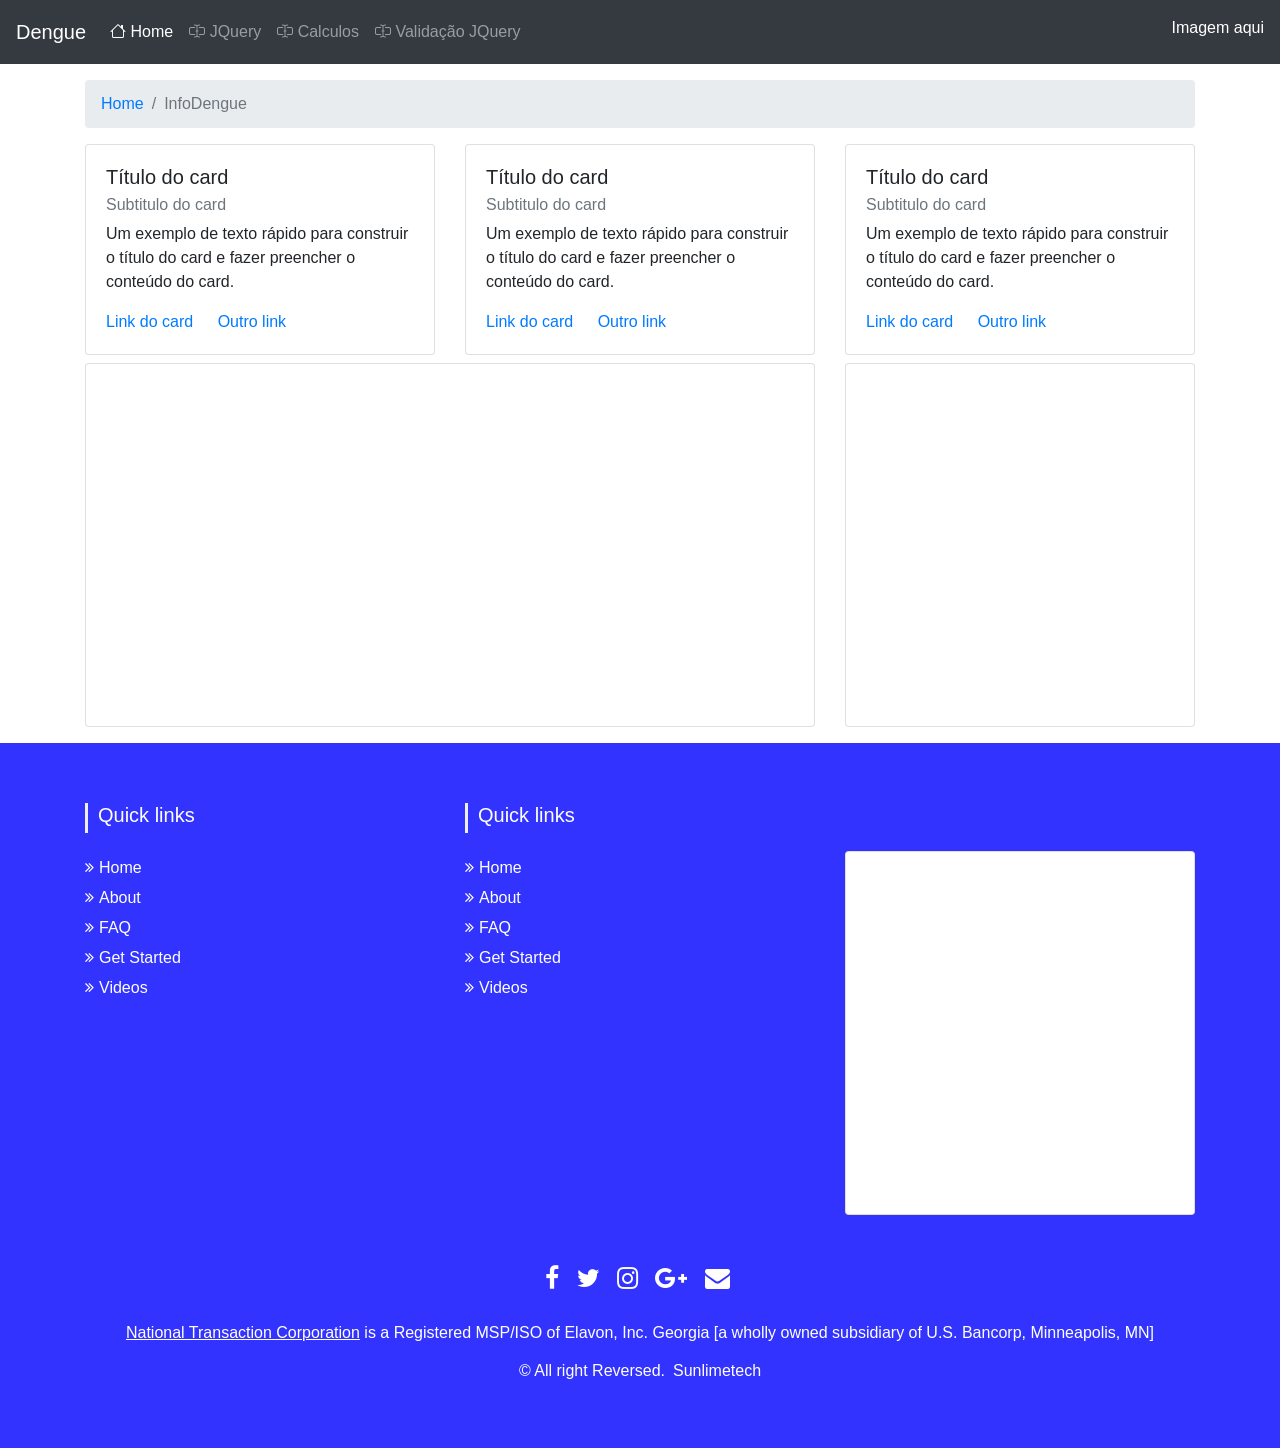
==== index.html @ 749f23c6 "first commit" ====
<!DOCTYPE html>
<html lang="pt-br">
    <head>
        <title>Bootstrap - Aula</title>
        <meta charset="UTF-8">
        <meta name="viewport" content="width=device-width, initial-scale=1.0">
        <link rel="stylesheet"
              href="https://stackpath.bootstrapcdn.com/bootstrap/4.1.3/css/bootstrap.min.css"
              integrity="sha384-MCw98/SFnGE8fJT3GXwEOngsV7Zt27NXFoaoApmYm81iuXoPkFOJwJ8ERdknLPMO"
              crossorigin="anonymous">

        <link rel="stylesheet" href="https://cdn.jsdelivr.net/npm/bootstrap-icons@1.11.3/font/bootstrap-icons.min.css">
        <link href="css/estilo.css" rel="stylesheet" type="text/css" />

    </head>
    <body>
        <nav class="navbar navbar-expand-lg navbar-dark bg-dark sticky-top">
            <!-- sticky-top -> fixo no topo com espaço com conteúdo abaixo)-->
            <a class="navbar-brand" href="index.html">Dengue</a>
            <button class="navbar-toggler" type="button" data-toggle="collapse"
                    data-target="#navbarNav" aria-controls="navbarNav"
                    aria-expanded="false" aria-label="Alterna navegação">
                <span class="navbar-toggler-icon"></span>
            </button>
            <div class="collapse navbar-collapse " id="navbarNav">
                <ul class="navbar-nav">
                    <li class="nav-item active">
                        <a class="nav-link" href="index.html"
                           title="Página inicial"><i class="bi bi-house"></i>
                            Home</a>
                    </li>
                    <li class="nav-item">
                        <a class="nav-link" href="jquery.html"
                           title="entre em contato"><i
                                class="bi bi-input-cursor-text"></i> JQuery</a>
                    </li>
                    <li class="nav-item">
                        <a class="nav-link" href="calculos.html"
                           title="entre em contato"><i
                                class="bi bi-input-cursor-text"></i>
                            Calculos</a>
                    </li>
                    <li class="nav-item">
                        <a class="nav-link" href="validacaoForm.html"
                           title="entre em contato"><i
                                class="bi bi-input-cursor-text"></i> Validação
                            JQuery</a>
                    </li>
                </ul>
            </div>

            <ul class="float-right">
                <li style="list-style:none;" class="mt-2">
                    <a style="text-decoration: none; color: white;"
                       href="#">Imagem aqui</a>
                </li>
            </ul>
        </nav>

        <div id="resultado"></div>

        <div class="container mt-3">
            <nav aria-label="breadcrumb">
                <ol class="breadcrumb">
                    <li class="breadcrumb-item"><a href="#">Home</a></li>
                    <li class="breadcrumb-item active"
                        aria-current="page">InfoDengue</li>
                </ol>
            </nav>

            <div class="row">
                <div class="col-md-4 col-sm-12 mb-2">
                    <div class="card">
                        <div class="card-body">
                            <h5 class="card-title">Título do card</h5>
                            <h6 class="card-subtitle mb-2 text-muted">Subtitulo
                                do card</h6>
                            <p class="card-text">Um exemplo de texto rápido para
                                construir o título do card e fazer preencher o
                                conteúdo do card.</p>
                            <a href="#" class="card-link">Link do card</a>
                            <a href="#" class="card-link">Outro link</a>
                        </div>
                    </div>
                </div>
                <div class="col-md-4 col-sm-12 mb-2">
                    <div class="card">
                        <div class="card-body">
                            <h5 class="card-title">Título do card</h5>
                            <h6 class="card-subtitle mb-2 text-muted">Subtitulo
                                do card</h6>
                            <p class="card-text">Um exemplo de texto rápido para
                                construir o título do card e fazer preencher o
                                conteúdo do card.</p>
                            <a href="#" class="card-link">Link do card</a>
                            <a href="#" class="card-link">Outro link</a>
                        </div>
                    </div>
                </div>
                <div class="col-md-4 col-sm-12 mb-2">
                    <div class="card">
                        <div class="card-body">
                            <h5 class="card-title">Título do card</h5>
                            <h6 class="card-subtitle mb-2 text-muted">Subtitulo
                                do card</h6>
                            <p class="card-text">Um exemplo de texto rápido para
                                construir o título do card e fazer preencher o
                                conteúdo do card.</p>
                            <a href="#" class="card-link">Link do card</a>
                            <a href="#" class="card-link">Outro link</a>
                        </div>
                    </div>

                </div>

            </div><!--fim row-->

            <div class="row">
                <div class="col-md-8 col-sm-12 mb-3">
                    <div class="card">
                        <div class="card-body">
                            <iframe width="100%" height="315"
                                    src="https://www.youtube.com/embed/S45kHeWnT0M?si=tEM86J_IokliNMW8"
                                    title="YouTube video player" frameborder="0"
                                    allow="accelerometer; autoplay; clipboard-write; encrypted-media; gyroscope; picture-in-picture; web-share"
                                    referrerpolicy="strict-origin-when-cross-origin"
                                    allowfullscreen></iframe>
                        </div>
                    </div>
                </div>
                <div class="col-md-4 col-sm-12 mb-3">
                    <div class="card">
                        <div class="card-body">
                            <iframe
                                src="https://www.google.com/maps/embed?pb=!1m18!1m12!1m3!1d3670.304234737327!2d-47.20515972545756!3d-23.085956244297464!2m3!1f0!2f0!3f0!3m2!1i1024!2i768!4f13.1!3m3!1m2!1s0x94c8b4b183d3173b%3A0xe4e10e5dd84bd49e!2sFatec!5e0!3m2!1spt-BR!2sbr!4v1716983275274!5m2!1spt-BR!2sbr"
                                width="100%" height="315" style="border:0;"
                                allowfullscreen loading="lazy"
                                referrerpolicy="no-referrer-when-downgrade"></iframe>
                        </div>
                    </div>
                </div>
            </div>
        </div>

        <!-- Footer 
        peguei esse https://bootsnipp.com/snippets/rlXdE
        tem mais em https://bootsnipp.com/tags/footer/4
        -->
        <section id="footer">
            <div class="container">
                <div
                    class="row text-center text-xs-center text-sm-left text-md-left">
                    <div class="col-xs-12 col-sm-4 col-md-4">
                        <h5>Quick links</h5>
                        <ul class="list-unstyled quick-links">
                            <li><a href="https://www.fiverr.com/share/qb8D02"><i
                                        class="fa fa-angle-double-right"></i>Home</a></li>
                            <li><a href="https://www.fiverr.com/share/qb8D02"><i
                                        class="fa fa-angle-double-right"></i>About</a></li>
                            <li><a href="https://www.fiverr.com/share/qb8D02"><i
                                        class="fa fa-angle-double-right"></i>FAQ</a></li>
                            <li><a href="https://www.fiverr.com/share/qb8D02"><i
                                        class="fa fa-angle-double-right"></i>Get
                                    Started</a></li>
                            <li><a href="https://www.fiverr.com/share/qb8D02"><i
                                        class="fa fa-angle-double-right"></i>Videos</a></li>
                        </ul>
                    </div>
                    <div class="col-sm-12 col-md-4">
                        <h5>Quick links</h5>
                        <ul class="list-unstyled quick-links">
                            <li><a href="https://www.fiverr.com/share/qb8D02"><i
                                        class="fa fa-angle-double-right"></i>Home</a></li>
                            <li><a href="https://www.fiverr.com/share/qb8D02"><i
                                        class="fa fa-angle-double-right"></i>About</a></li>
                            <li><a href="https://www.fiverr.com/share/qb8D02"><i
                                        class="fa fa-angle-double-right"></i>FAQ</a></li>
                            <li><a href="https://www.fiverr.com/share/qb8D02"><i
                                        class="fa fa-angle-double-right"></i>Get
                                    Started</a></li>
                            <li><a href="https://www.fiverr.com/share/qb8D02"><i
                                        class="fa fa-angle-double-right"></i>Videos</a></li>
                        </ul>
                    </div>
                    <div class="col-sm-12 col-md-4  mt-sm-5">
                        <div class="card">
                            <div class="card-body">
                                <iframe
                                    src="https://www.google.com/maps/embed?pb=!1m18!1m12!1m3!1d3670.304234737327!2d-47.20515972545756!3d-23.085956244297464!2m3!1f0!2f0!3f0!3m2!1i1024!2i768!4f13.1!3m3!1m2!1s0x94c8b4b183d3173b%3A0xe4e10e5dd84bd49e!2sFatec!5e0!3m2!1spt-BR!2sbr!4v1716983275274!5m2!1spt-BR!2sbr"
                                    width="100%" height="315" style="border:0;"
                                    allowfullscreen loading="lazy"
                                    referrerpolicy="no-referrer-when-downgrade"></iframe>
                            </div>
                        </div>

                    </div>
                </div>
                <div class="row">
                    <div class="col-sm-12 col-md-12 mt-2 mt-sm-5">
                        <ul
                            class="list-unstyled list-inline social text-center">
                            <li class="list-inline-item"><a
                                    href="https://www.fiverr.com/share/qb8D02"><i
                                        class="fa fa-facebook"></i></a></li>
                            <li class="list-inline-item"><a
                                    href="https://www.fiverr.com/share/qb8D02"><i
                                        class="fa fa-twitter"></i></a></li>
                            <li class="list-inline-item"><a
                                    href="https://www.fiverr.com/share/qb8D02"><i
                                        class="fa fa-instagram"></i></a></li>
                            <li class="list-inline-item"><a
                                    href="https://www.fiverr.com/share/qb8D02"><i
                                        class="fa fa-google-plus"></i></a></li>
                            <li class="list-inline-item"><a
                                    href="https://www.fiverr.com/share/qb8D02"
                                    target="_blank"><i
                                        class="fa fa-envelope"></i></a></li>
                        </ul>
                    </div>
                    <hr>
                </div>
                <div class="row">
                    <div
                        class="col-sm-12 col-md-12 mt-2 mt-sm-2 text-center text-white">
                        <p><u><a
                                    href="https://www.nationaltransaction.com/">National
                                    Transaction Corporation</a></u> is a
                            Registered MSP/ISO of Elavon, Inc. Georgia [a wholly
                            owned subsidiary of U.S. Bancorp, Minneapolis,
                            MN]</p>
                        <p class="h6">© All right Reversed.<a
                                class="text-green ml-2"
                                href="https://www.sunlimetech.com"
                                target="_blank">Sunlimetech</a></p>
                    </div>
                    <hr>
                </div>
            </div>
        </section>
        <!-- ./Footer -->




        <script
        src="https://ajax.googleapis.com/ajax/libs/jquery/3.7.1/jquery.min.js"></script>
        <script
            src="https://cdnjs.cloudflare.com/ajax/libs/popper.js/1.14.3/umd/popper.min.js"
            integrity="sha384-ZMP7rVo3mIykV+2+9J3UJ46jBk0WLaUAdn689aCwoqbBJiSnjAK/l8WvCWPIPm49"
        crossorigin="anonymous"></script>
        <script
            src="https://stackpath.bootstrapcdn.com/bootstrap/4.1.3/js/bootstrap.min.js"
            integrity="sha384-ChfqqxuZUCnJSK3+MXmPNIyE6ZbWh2IMqE241rYiqJxyMiZ6OW/JmZQ5stwEULTy"
        crossorigin="anonymous"></script>

    </body>
</html>
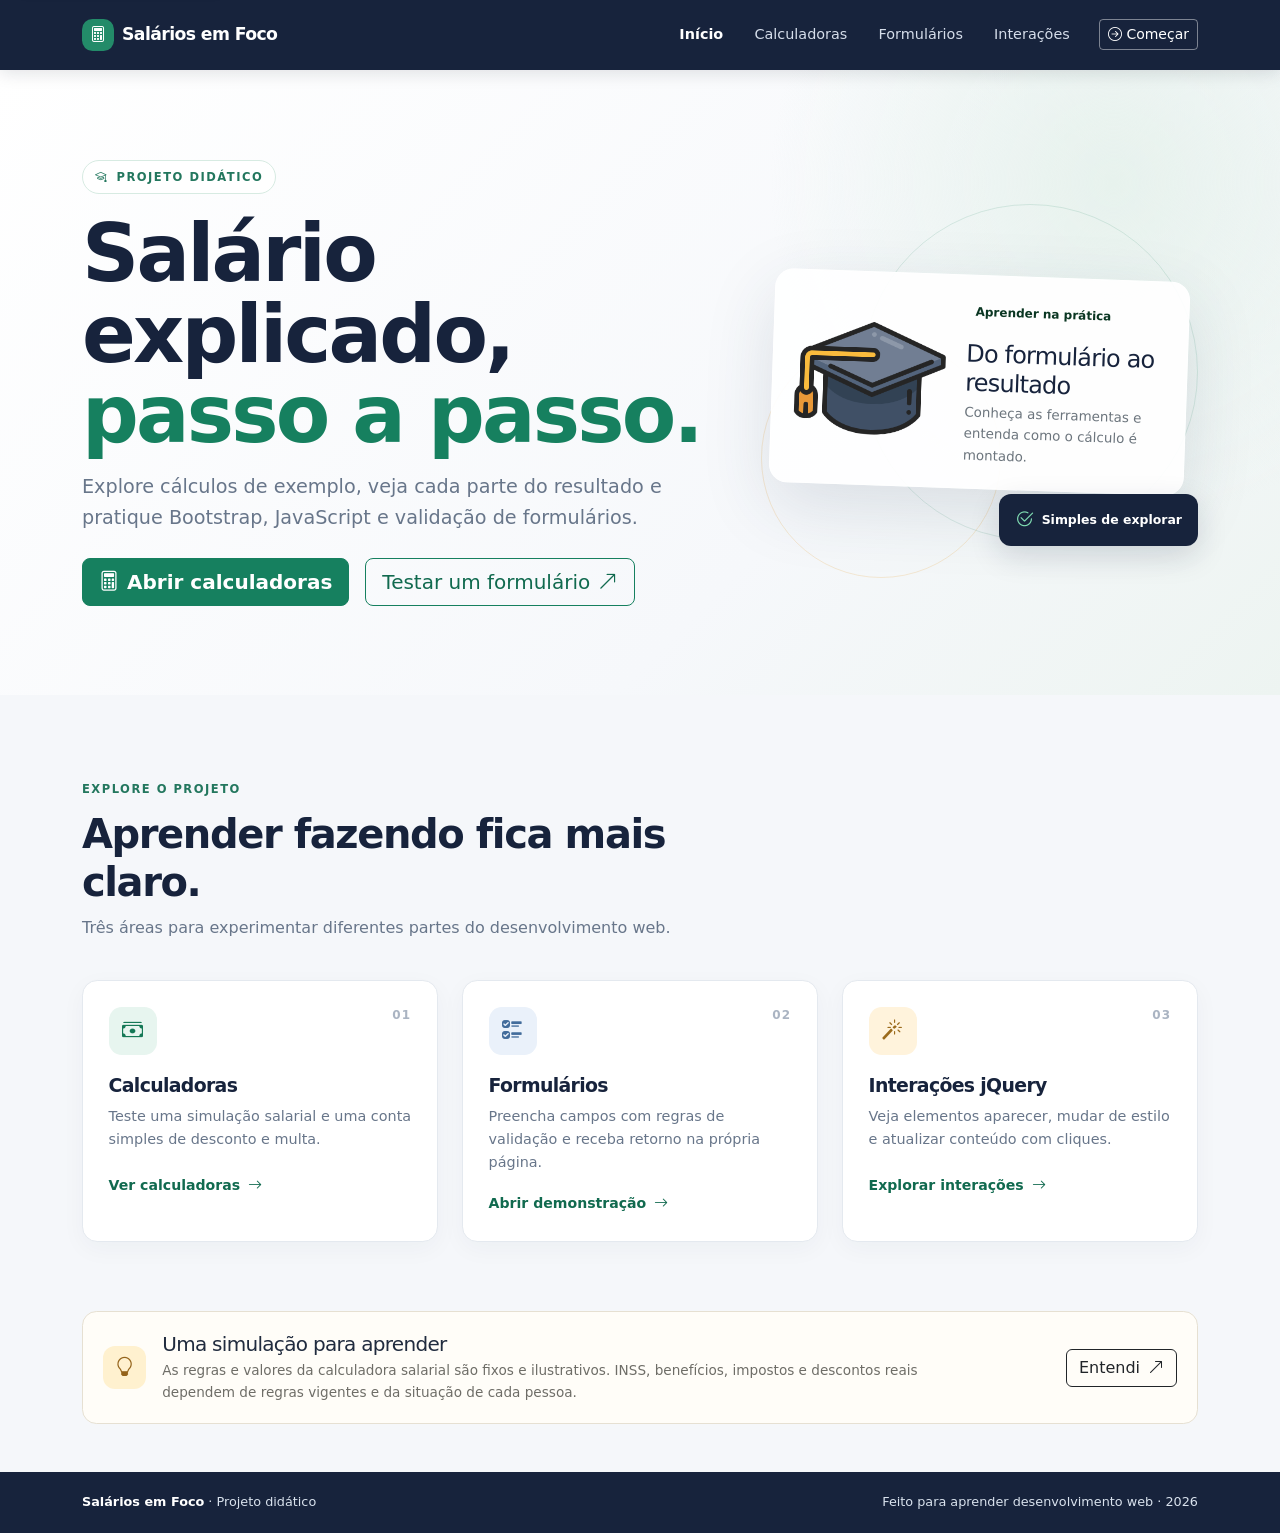
==== commit f1de513b: "Melhorei a interface do projeto, adicionei algumas funcionalides de cálculo e deixei de uma forma on" ====
--- a/index.html
+++ b/index.html
@@ -1,257 +1,172 @@
-<!DOCTYPE html>
-<html lang="pt-br">
-    <head>
-        <title>Bootstrap - Aula</title>
-        <meta charset="UTF-8">
-        <meta name="viewport" content="width=device-width, initial-scale=1.0">
-        <link rel="stylesheet"
-              href="https://stackpath.bootstrapcdn.com/bootstrap/4.1.3/css/bootstrap.min.css"
-              integrity="sha384-MCw98/SFnGE8fJT3GXwEOngsV7Zt27NXFoaoApmYm81iuXoPkFOJwJ8ERdknLPMO"
-              crossorigin="anonymous">
+<!doctype html>
+<html lang="pt-BR">
+  <head>
+    <meta charset="UTF-8" />
+    <meta name="viewport" content="width=device-width, initial-scale=1" />
+    <meta
+      name="description"
+      content="Projeto didático para explorar cálculos salariais, Bootstrap, JavaScript e validação de formulários."
+    />
+    <meta name="theme-color" content="#17233c" />
+    <title>Salários em Foco | Projeto didático</title>
+    <link href="https://cdn.jsdelivr.net/npm/bootstrap@5.3.3/dist/css/bootstrap.min.css" rel="stylesheet" />
+    <link href="https://cdn.jsdelivr.net/npm/bootstrap-icons@1.11.3/font/bootstrap-icons.min.css" rel="stylesheet" />
+    <link href="css/estilo.css" rel="stylesheet" />
+  </head>
+  <body>
+    <a class="skip-link" href="#conteudo">Pular para o conteúdo</a>
+    <nav class="navbar navbar-expand-lg navbar-dark site-navbar sticky-top" aria-label="Navegação principal">
+      <div class="container">
+        <a class="navbar-brand d-flex align-items-center gap-2" href="index.html"
+          ><span class="brand-mark"><i class="bi bi-calculator" aria-hidden="true"></i></span
+          ><span>Salários em Foco</span></a
+        >
+        <button
+          class="navbar-toggler"
+          type="button"
+          data-bs-toggle="collapse"
+          data-bs-target="#navbarNav"
+          aria-controls="navbarNav"
+          aria-expanded="false"
+          aria-label="Abrir menu"
+        >
+          <span class="navbar-toggler-icon"></span>
+        </button>
+        <div class="collapse navbar-collapse" id="navbarNav">
+          <ul class="navbar-nav ms-auto align-items-lg-center gap-lg-1">
+            <li class="nav-item"><a class="nav-link active" aria-current="page" href="index.html">Início</a></li>
+            <li class="nav-item"><a class="nav-link" href="calculos.html">Calculadoras</a></li>
+            <li class="nav-item"><a class="nav-link" href="validacaoForm.html">Formulários</a></li>
+            <li class="nav-item"><a class="nav-link" href="jquery.html">Interações</a></li>
+          </ul>
+          <a class="btn btn-sm btn-nav-cta ms-lg-3 mt-2 mt-lg-0" href="calculos.html"
+            ><i class="bi bi-arrow-right-circle me-1" aria-hidden="true"></i>Começar</a
+          >
+        </div>
+      </div>
+    </nav>
 
-        <link rel="stylesheet" href="https://cdn.jsdelivr.net/npm/bootstrap-icons@1.11.3/font/bootstrap-icons.min.css">
-        <link href="css/estilo.css" rel="stylesheet" type="text/css" />
+    <main id="conteudo">
+      <header class="hero-section">
+        <div class="container">
+          <div class="row align-items-center g-5">
+            <div class="col-lg-7">
+              <span class="hero-kicker"><i class="bi bi-mortarboard me-2" aria-hidden="true"></i>Projeto didático</span>
+              <h1 class="hero-title">Salário explicado, <span>passo a passo.</span></h1>
+              <p class="hero-copy">
+                Explore cálculos de exemplo, veja cada parte do resultado e pratique Bootstrap, JavaScript e validação
+                de formulários.
+              </p>
+              <div class="d-flex flex-column flex-sm-row gap-3 mt-4">
+                <a href="calculos.html" class="btn btn-primary btn-lg"
+                  ><i class="bi bi-calculator me-2" aria-hidden="true"></i>Abrir calculadoras</a
+                >
+                <a href="validacaoForm.html" class="btn btn-outline-primary btn-lg"
+                  >Testar um formulário<i class="bi bi-arrow-up-right ms-2" aria-hidden="true"></i
+                ></a>
+              </div>
+            </div>
+            <div class="col-lg-5">
+              <div class="hero-visual">
+                <div class="hero-orbit orbit-a"></div>
+                <div class="hero-orbit orbit-b"></div>
+                <div class="hero-art-card">
+                  <img
+                    src="img/chapeu-de-graduacao.png"
+                    alt="Ilustração de um capelo de formatura"
+                    width="512"
+                    height="512"
+                  />
+                  <div>
+                    <span class="badge rounded-pill text-bg-success-subtle text-success-emphasis"
+                      >Aprender na prática</span
+                    >
+                    <h2 class="h4 mt-3 mb-1">Do formulário ao resultado</h2>
+                    <p class="mb-0 text-secondary">Conheça as ferramentas e entenda como o cálculo é montado.</p>
+                  </div>
+                </div>
+                <div class="floating-note">
+                  <i class="bi bi-check2-circle" aria-hidden="true"></i><span>Simples de explorar</span>
+                </div>
+              </div>
+            </div>
+          </div>
+        </div>
+      </header>
 
-    </head>
-    <body>
-        <nav class="navbar navbar-expand-lg navbar-dark bg-dark sticky-top">
-            <!-- sticky-top -> fixo no topo com espaço com conteúdo abaixo)-->
-            <a class="navbar-brand" href="index.html">Dengue</a>
-            <button class="navbar-toggler" type="button" data-toggle="collapse"
-                    data-target="#navbarNav" aria-controls="navbarNav"
-                    aria-expanded="false" aria-label="Alterna navegação">
-                <span class="navbar-toggler-icon"></span>
-            </button>
-            <div class="collapse navbar-collapse " id="navbarNav">
-                <ul class="navbar-nav">
-                    <li class="nav-item active">
-                        <a class="nav-link" href="index.html"
-                           title="Página inicial"><i class="bi bi-house"></i>
-                            Home</a>
-                    </li>
-                    <li class="nav-item">
-                        <a class="nav-link" href="jquery.html"
-                           title="entre em contato"><i
-                                class="bi bi-input-cursor-text"></i> JQuery</a>
-                    </li>
-                    <li class="nav-item">
-                        <a class="nav-link" href="calculos.html"
-                           title="entre em contato"><i
-                                class="bi bi-input-cursor-text"></i>
-                            Calculos</a>
-                    </li>
-                    <li class="nav-item">
-                        <a class="nav-link" href="validacaoForm.html"
-                           title="entre em contato"><i
-                                class="bi bi-input-cursor-text"></i> Validação
-                            JQuery</a>
-                    </li>
-                </ul>
+      <section class="section-space" aria-labelledby="recursos-titulo">
+        <div class="container">
+          <div class="section-heading">
+            <span class="section-kicker">Explore o projeto</span>
+            <h2 id="recursos-titulo">Aprender fazendo fica mais claro.</h2>
+            <p>Três áreas para experimentar diferentes partes do desenvolvimento web.</p>
+          </div>
+          <div class="row g-4 mt-2">
+            <div class="col-md-4">
+              <article class="feature-card h-100">
+                <div class="feature-icon icon-green"><i class="bi bi-cash-stack" aria-hidden="true"></i></div>
+                <span class="feature-number">01</span>
+                <h3>Calculadoras</h3>
+                <p>Teste uma simulação salarial e uma conta simples de desconto e multa.</p>
+                <a href="calculos.html" class="feature-link"
+                  >Ver calculadoras<i class="bi bi-arrow-right ms-2" aria-hidden="true"></i
+                ></a>
+              </article>
             </div>
+            <div class="col-md-4">
+              <article class="feature-card h-100">
+                <div class="feature-icon icon-blue"><i class="bi bi-ui-checks" aria-hidden="true"></i></div>
+                <span class="feature-number">02</span>
+                <h3>Formulários</h3>
+                <p>Preencha campos com regras de validação e receba retorno na própria página.</p>
+                <a href="validacaoForm.html" class="feature-link"
+                  >Abrir demonstração<i class="bi bi-arrow-right ms-2" aria-hidden="true"></i
+                ></a>
+              </article>
+            </div>
+            <div class="col-md-4">
+              <article class="feature-card h-100">
+                <div class="feature-icon icon-amber"><i class="bi bi-magic" aria-hidden="true"></i></div>
+                <span class="feature-number">03</span>
+                <h3>Interações jQuery</h3>
+                <p>Veja elementos aparecer, mudar de estilo e atualizar conteúdo com cliques.</p>
+                <a href="jquery.html" class="feature-link"
+                  >Explorar interações<i class="bi bi-arrow-right ms-2" aria-hidden="true"></i
+                ></a>
+              </article>
+            </div>
+          </div>
+        </div>
+      </section>
 
-            <ul class="float-right">
-                <li style="list-style:none;" class="mt-2">
-                    <a style="text-decoration: none; color: white;"
-                       href="#">Imagem aqui</a>
-                </li>
-            </ul>
-        </nav>
+      <section class="container pb-5">
+        <div class="disclaimer-panel">
+          <div class="disclaimer-icon"><i class="bi bi-lightbulb" aria-hidden="true"></i></div>
+          <div>
+            <h2 class="h5 mb-1">Uma simulação para aprender</h2>
+            <p class="mb-0">
+              As regras e valores da calculadora salarial são fixos e ilustrativos. INSS, benefícios, impostos e
+              descontos reais dependem de regras vigentes e da situação de cada pessoa.
+            </p>
+          </div>
+          <a href="calculos.html" class="btn btn-outline-dark ms-lg-auto"
+            >Entendi<i class="bi bi-arrow-up-right ms-2" aria-hidden="true"></i
+          ></a>
+        </div>
+      </section>
+    </main>
 
-        <div id="resultado"></div>
-
-        <div class="container mt-3">
-            <nav aria-label="breadcrumb">
-                <ol class="breadcrumb">
-                    <li class="breadcrumb-item"><a href="#">Home</a></li>
-                    <li class="breadcrumb-item active"
-                        aria-current="page">InfoDengue</li>
-                </ol>
-            </nav>
-
-            <div class="row">
-                <div class="col-md-4 col-sm-12 mb-2">
-                    <div class="card">
-                        <div class="card-body">
-                            <h5 class="card-title">Título do card</h5>
-                            <h6 class="card-subtitle mb-2 text-muted">Subtitulo
-                                do card</h6>
-                            <p class="card-text">Um exemplo de texto rápido para
-                                construir o título do card e fazer preencher o
-                                conteúdo do card.</p>
-                            <a href="#" class="card-link">Link do card</a>
-                            <a href="#" class="card-link">Outro link</a>
-                        </div>
-                    </div>
-                </div>
-                <div class="col-md-4 col-sm-12 mb-2">
-                    <div class="card">
-                        <div class="card-body">
-                            <h5 class="card-title">Título do card</h5>
-                            <h6 class="card-subtitle mb-2 text-muted">Subtitulo
-                                do card</h6>
-                            <p class="card-text">Um exemplo de texto rápido para
-                                construir o título do card e fazer preencher o
-                                conteúdo do card.</p>
-                            <a href="#" class="card-link">Link do card</a>
-                            <a href="#" class="card-link">Outro link</a>
-                        </div>
-                    </div>
-                </div>
-                <div class="col-md-4 col-sm-12 mb-2">
-                    <div class="card">
-                        <div class="card-body">
-                            <h5 class="card-title">Título do card</h5>
-                            <h6 class="card-subtitle mb-2 text-muted">Subtitulo
-                                do card</h6>
-                            <p class="card-text">Um exemplo de texto rápido para
-                                construir o título do card e fazer preencher o
-                                conteúdo do card.</p>
-                            <a href="#" class="card-link">Link do card</a>
-                            <a href="#" class="card-link">Outro link</a>
-                        </div>
-                    </div>
-
-                </div>
-
-            </div><!--fim row-->
-
-            <div class="row">
-                <div class="col-md-8 col-sm-12 mb-3">
-                    <div class="card">
-                        <div class="card-body">
-                            <iframe width="100%" height="315"
-                                    src="https://www.youtube.com/embed/S45kHeWnT0M?si=tEM86J_IokliNMW8"
-                                    title="YouTube video player" frameborder="0"
-                                    allow="accelerometer; autoplay; clipboard-write; encrypted-media; gyroscope; picture-in-picture; web-share"
-                                    referrerpolicy="strict-origin-when-cross-origin"
-                                    allowfullscreen></iframe>
-                        </div>
-                    </div>
-                </div>
-                <div class="col-md-4 col-sm-12 mb-3">
-                    <div class="card">
-                        <div class="card-body">
-                            <iframe
-                                src="https://www.google.com/maps/embed?pb=!1m18!1m12!1m3!1d3670.304234737327!2d-47.20515972545756!3d-23.085956244297464!2m3!1f0!2f0!3f0!3m2!1i1024!2i768!4f13.1!3m3!1m2!1s0x94c8b4b183d3173b%3A0xe4e10e5dd84bd49e!2sFatec!5e0!3m2!1spt-BR!2sbr!4v1716983275274!5m2!1spt-BR!2sbr"
-                                width="100%" height="315" style="border:0;"
-                                allowfullscreen loading="lazy"
-                                referrerpolicy="no-referrer-when-downgrade"></iframe>
-                        </div>
-                    </div>
-                </div>
-            </div>
-        </div>
-
-        <!-- Footer 
-        peguei esse https://bootsnipp.com/snippets/rlXdE
-        tem mais em https://bootsnipp.com/tags/footer/4
-        -->
-        <section id="footer">
-            <div class="container">
-                <div
-                    class="row text-center text-xs-center text-sm-left text-md-left">
-                    <div class="col-xs-12 col-sm-4 col-md-4">
-                        <h5>Quick links</h5>
-                        <ul class="list-unstyled quick-links">
-                            <li><a href="https://www.fiverr.com/share/qb8D02"><i
-                                        class="fa fa-angle-double-right"></i>Home</a></li>
-                            <li><a href="https://www.fiverr.com/share/qb8D02"><i
-                                        class="fa fa-angle-double-right"></i>About</a></li>
-                            <li><a href="https://www.fiverr.com/share/qb8D02"><i
-                                        class="fa fa-angle-double-right"></i>FAQ</a></li>
-                            <li><a href="https://www.fiverr.com/share/qb8D02"><i
-                                        class="fa fa-angle-double-right"></i>Get
-                                    Started</a></li>
-                            <li><a href="https://www.fiverr.com/share/qb8D02"><i
-                                        class="fa fa-angle-double-right"></i>Videos</a></li>
-                        </ul>
-                    </div>
-                    <div class="col-sm-12 col-md-4">
-                        <h5>Quick links</h5>
-                        <ul class="list-unstyled quick-links">
-                            <li><a href="https://www.fiverr.com/share/qb8D02"><i
-                                        class="fa fa-angle-double-right"></i>Home</a></li>
-                            <li><a href="https://www.fiverr.com/share/qb8D02"><i
-                                        class="fa fa-angle-double-right"></i>About</a></li>
-                            <li><a href="https://www.fiverr.com/share/qb8D02"><i
-                                        class="fa fa-angle-double-right"></i>FAQ</a></li>
-                            <li><a href="https://www.fiverr.com/share/qb8D02"><i
-                                        class="fa fa-angle-double-right"></i>Get
-                                    Started</a></li>
-                            <li><a href="https://www.fiverr.com/share/qb8D02"><i
-                                        class="fa fa-angle-double-right"></i>Videos</a></li>
-                        </ul>
-                    </div>
-                    <div class="col-sm-12 col-md-4  mt-sm-5">
-                        <div class="card">
-                            <div class="card-body">
-                                <iframe
-                                    src="https://www.google.com/maps/embed?pb=!1m18!1m12!1m3!1d3670.304234737327!2d-47.20515972545756!3d-23.085956244297464!2m3!1f0!2f0!3f0!3m2!1i1024!2i768!4f13.1!3m3!1m2!1s0x94c8b4b183d3173b%3A0xe4e10e5dd84bd49e!2sFatec!5e0!3m2!1spt-BR!2sbr!4v1716983275274!5m2!1spt-BR!2sbr"
-                                    width="100%" height="315" style="border:0;"
-                                    allowfullscreen loading="lazy"
-                                    referrerpolicy="no-referrer-when-downgrade"></iframe>
-                            </div>
-                        </div>
-
-                    </div>
-                </div>
-                <div class="row">
-                    <div class="col-sm-12 col-md-12 mt-2 mt-sm-5">
-                        <ul
-                            class="list-unstyled list-inline social text-center">
-                            <li class="list-inline-item"><a
-                                    href="https://www.fiverr.com/share/qb8D02"><i
-                                        class="fa fa-facebook"></i></a></li>
-                            <li class="list-inline-item"><a
-                                    href="https://www.fiverr.com/share/qb8D02"><i
-                                        class="fa fa-twitter"></i></a></li>
-                            <li class="list-inline-item"><a
-                                    href="https://www.fiverr.com/share/qb8D02"><i
-                                        class="fa fa-instagram"></i></a></li>
-                            <li class="list-inline-item"><a
-                                    href="https://www.fiverr.com/share/qb8D02"><i
-                                        class="fa fa-google-plus"></i></a></li>
-                            <li class="list-inline-item"><a
-                                    href="https://www.fiverr.com/share/qb8D02"
-                                    target="_blank"><i
-                                        class="fa fa-envelope"></i></a></li>
-                        </ul>
-                    </div>
-                    <hr>
-                </div>
-                <div class="row">
-                    <div
-                        class="col-sm-12 col-md-12 mt-2 mt-sm-2 text-center text-white">
-                        <p><u><a
-                                    href="https://www.nationaltransaction.com/">National
-                                    Transaction Corporation</a></u> is a
-                            Registered MSP/ISO of Elavon, Inc. Georgia [a wholly
-                            owned subsidiary of U.S. Bancorp, Minneapolis,
-                            MN]</p>
-                        <p class="h6">© All right Reversed.<a
-                                class="text-green ml-2"
-                                href="https://www.sunlimetech.com"
-                                target="_blank">Sunlimetech</a></p>
-                    </div>
-                    <hr>
-                </div>
-            </div>
-        </section>
-        <!-- ./Footer -->
-
-
-
-
-        <script
-        src="https://ajax.googleapis.com/ajax/libs/jquery/3.7.1/jquery.min.js"></script>
-        <script
-            src="https://cdnjs.cloudflare.com/ajax/libs/popper.js/1.14.3/umd/popper.min.js"
-            integrity="sha384-ZMP7rVo3mIykV+2+9J3UJ46jBk0WLaUAdn689aCwoqbBJiSnjAK/l8WvCWPIPm49"
-        crossorigin="anonymous"></script>
-        <script
-            src="https://stackpath.bootstrapcdn.com/bootstrap/4.1.3/js/bootstrap.min.js"
-            integrity="sha384-ChfqqxuZUCnJSK3+MXmPNIyE6ZbWh2IMqE241rYiqJxyMiZ6OW/JmZQ5stwEULTy"
-        crossorigin="anonymous"></script>
-
-    </body>
+    <footer class="site-footer">
+      <div class="container d-flex flex-column flex-md-row justify-content-between gap-2">
+        <p class="mb-0"><strong>Salários em Foco</strong> · Projeto didático</p>
+        <p class="mb-0">
+          Feito para aprender desenvolvimento web <span aria-hidden="true">·</span> <span id="ano-atual"></span>
+        </p>
+      </div>
+    </footer>
+    <script src="https://cdn.jsdelivr.net/npm/bootstrap@5.3.3/dist/js/bootstrap.bundle.min.js"></script>
+    <script>
+      document.getElementById("ano-atual").textContent = new Date().getFullYear();
+    </script>
+  </body>
 </html>
--- a/css/estilo.css
+++ b/css/estilo.css
@@ -0,0 +1,613 @@
+/* Identidade visual compartilhada do projeto Salários em Foco */
+:root {
+  --ink: #202b3e;
+  --navy: #17233c;
+  --navy-light: #263a57;
+  --green: #16805f;
+  --green-dark: #116a4f;
+  --muted: #68768a;
+  --paper: #ffffff;
+  --canvas: #f5f7fa;
+  --line: #e4e9ef;
+  --gold: #e4a23a;
+}
+* {
+  box-sizing: border-box;
+}
+html {
+  scroll-behavior: smooth;
+}
+body {
+  min-height: 100vh;
+  background: var(--canvas);
+  color: var(--ink);
+  font-family:
+    Inter,
+    ui-sans-serif,
+    system-ui,
+    -apple-system,
+    "Segoe UI",
+    sans-serif;
+  line-height: 1.6;
+}
+h1,
+h2,
+h3,
+.navbar-brand {
+  letter-spacing: -0.035em;
+  font-weight: 750;
+}
+a {
+  text-underline-offset: 0.2em;
+}
+:focus-visible {
+  outline: 3px solid var(--gold);
+  outline-offset: 3px;
+}
+.skip-link {
+  position: absolute;
+  z-index: 1100;
+  top: -4rem;
+  left: 1rem;
+  padding: 0.65rem 1rem;
+  border-radius: 0.55rem;
+  background: #fff;
+  color: var(--navy);
+  box-shadow: 0 4px 18px #0002;
+}
+.skip-link:focus {
+  top: 1rem;
+}
+.site-navbar {
+  min-height: 70px;
+  background: var(--navy);
+  box-shadow: 0 3px 16px #101b2e20;
+}
+.navbar-brand {
+  color: #fff;
+  font-size: 1.08rem;
+}
+.navbar-brand:hover {
+  color: #fff;
+}
+.brand-mark {
+  display: grid;
+  width: 2rem;
+  height: 2rem;
+  place-items: center;
+  border-radius: 0.65rem;
+  background: #238b69;
+  color: white;
+  font-size: 1rem;
+}
+.site-navbar .nav-link {
+  padding-right: 0.85rem !important;
+  padding-left: 0.85rem !important;
+  color: #d5ddea;
+  font-size: 0.9rem;
+}
+.site-navbar .nav-link:hover,
+.site-navbar .nav-link.active {
+  color: #fff;
+}
+.site-navbar .nav-link.active {
+  font-weight: 700;
+}
+.btn-nav-cta {
+  border: 1px solid #ffffff70;
+  color: #fff;
+}
+.btn-nav-cta:hover {
+  border-color: #fff;
+  background: #fff;
+  color: var(--navy);
+}
+.btn-primary {
+  border-color: var(--green);
+  background: var(--green);
+  font-weight: 650;
+}
+.btn-primary:hover,
+.btn-primary:focus {
+  border-color: var(--green-dark);
+  background: var(--green-dark);
+}
+.btn-outline-primary {
+  border-color: var(--green);
+  color: var(--green-dark);
+}
+.btn-outline-primary:hover {
+  border-color: var(--green-dark);
+  background: var(--green-dark);
+  color: #fff;
+}
+.form-control,
+.form-select,
+.input-group-text {
+  min-height: 44px;
+  border-color: #d9e0e8;
+  border-radius: 0.55rem;
+}
+.form-control:focus,
+.form-select:focus {
+  border-color: #75b89f;
+  box-shadow: 0 0 0 0.22rem #16805f1b;
+}
+.input-group > .form-control,
+.input-group > .form-select,
+.input-group > .input-group-text {
+  border-radius: 0.55rem;
+}
+.input-group > :not(:first-child) {
+  margin-left: -1px;
+}
+.input-group-text {
+  background: #f6f8fa;
+  color: #68768a;
+}
+.hero-section {
+  position: relative;
+  overflow: hidden;
+  padding: clamp(3.5rem, 7vw, 6.5rem) 0;
+  background: radial-gradient(circle at 87% 18%, #e7f2ed 0, transparent 28%),
+    linear-gradient(135deg, #fff 0%, #f6f8fb 65%, #edf4f1 100%);
+}
+.hero-kicker,
+.section-kicker {
+  color: #23775e;
+  font-size: 0.72rem;
+  font-weight: 800;
+  letter-spacing: 0.13em;
+  text-transform: uppercase;
+}
+.hero-kicker {
+  display: inline-flex;
+  align-items: center;
+  padding: 0.45rem 0.75rem;
+  border: 1px solid #d7ebe2;
+  border-radius: 50rem;
+  background: #fff;
+}
+.hero-title {
+  max-width: 720px;
+  margin: 1.2rem 0 1rem;
+  color: var(--navy);
+  font-size: clamp(2.8rem, 6.2vw, 5.1rem);
+  line-height: 1.02;
+}
+.hero-title span {
+  color: var(--green);
+}
+.hero-copy {
+  max-width: 620px;
+  color: var(--muted);
+  font-size: clamp(1.05rem, 1.7vw, 1.2rem);
+}
+.hero-footnote {
+  color: #7d8998;
+  font-size: 0.78rem;
+}
+.hero-visual {
+  position: relative;
+  display: grid;
+  min-height: 390px;
+  place-items: center;
+}
+.hero-art-card {
+  position: relative;
+  z-index: 1;
+  display: flex;
+  width: min(100%, 415px);
+  align-items: center;
+  gap: 1.25rem;
+  padding: 1.4rem;
+  border: 1px solid #ffffff;
+  border-radius: 1.15rem;
+  background: #ffffffed;
+  box-shadow: 0 22px 70px #243b5022;
+  transform: rotate(2deg);
+}
+.hero-art-card img {
+  width: clamp(100px, 12vw, 150px);
+  height: auto;
+  object-fit: contain;
+}
+.hero-art-card h2 {
+  color: var(--navy);
+}
+.hero-art-card p {
+  font-size: 0.84rem;
+}
+.hero-orbit {
+  position: absolute;
+  width: 21rem;
+  height: 21rem;
+  border: 1px solid #16805f22;
+  border-radius: 50%;
+}
+.orbit-a {
+  top: 1rem;
+  right: 0;
+}
+.orbit-b {
+  bottom: 0;
+  left: 0;
+  width: 15rem;
+  height: 15rem;
+  border-color: #e4a23a35;
+}
+.floating-note {
+  position: absolute;
+  z-index: 2;
+  right: 0;
+  bottom: 2rem;
+  display: flex;
+  align-items: center;
+  gap: 0.55rem;
+  padding: 0.7rem 1rem;
+  border-radius: 0.75rem;
+  background: var(--navy);
+  color: #fff;
+  box-shadow: 0 10px 30px #17233c25;
+  font-size: 0.78rem;
+  font-weight: 650;
+}
+.floating-note i {
+  color: #80ddb3;
+  font-size: 1.15rem;
+}
+.section-space {
+  padding: 5rem 0 4.3rem;
+}
+.section-heading {
+  max-width: 620px;
+}
+.section-heading h2 {
+  margin: 0.55rem 0;
+  color: var(--navy);
+  font-size: clamp(1.8rem, 4vw, 2.5rem);
+}
+.section-heading p,
+.page-heading p {
+  color: var(--muted);
+}
+.feature-card {
+  position: relative;
+  padding: 1.6rem;
+  border: 1px solid var(--line);
+  border-radius: 0.95rem;
+  background: #fff;
+  box-shadow: 0 7px 25px #1d30450a;
+  transition:
+    transform 0.2s ease,
+    box-shadow 0.2s ease;
+}
+.feature-card:hover {
+  transform: translateY(-4px);
+  box-shadow: 0 16px 34px #1d304514;
+}
+.feature-icon {
+  display: grid;
+  width: 3rem;
+  height: 3rem;
+  place-items: center;
+  margin-bottom: 1.2rem;
+  border-radius: 0.8rem;
+  font-size: 1.3rem;
+}
+.icon-green {
+  background: #e7f5ef;
+  color: #157856;
+}
+.icon-blue {
+  background: #eaf1fa;
+  color: #426c9b;
+}
+.icon-amber {
+  background: #fff3dc;
+  color: #9b6b1c;
+}
+.feature-number {
+  position: absolute;
+  top: 1.55rem;
+  right: 1.6rem;
+  color: #aab4c2;
+  font-size: 0.75rem;
+  font-weight: 800;
+  letter-spacing: 0.1em;
+}
+.feature-card h3 {
+  color: var(--navy);
+  font-size: 1.18rem;
+}
+.feature-card p {
+  min-height: 3.2rem;
+  color: var(--muted);
+  font-size: 0.9rem;
+}
+.feature-link {
+  color: var(--green-dark);
+  font-size: 0.88rem;
+  font-weight: 700;
+  text-decoration: none;
+}
+.feature-link:hover {
+  color: var(--navy);
+}
+.disclaimer-panel {
+  display: flex;
+  align-items: center;
+  gap: 1rem;
+  padding: 1.25rem;
+  border: 1px solid #e6e0d2;
+  border-radius: 0.9rem;
+  background: #fffdf8;
+}
+.disclaimer-panel p {
+  max-width: 770px;
+  color: #6e6d67;
+  font-size: 0.85rem;
+}
+.disclaimer-icon {
+  display: grid;
+  width: 2.7rem;
+  height: 2.7rem;
+  flex: 0 0 2.7rem;
+  place-items: center;
+  border-radius: 0.75rem;
+  background: #fff1cf;
+  color: #94631a;
+  font-size: 1.2rem;
+}
+.page-content {
+  max-width: 1120px;
+  min-height: calc(100vh - 150px);
+  padding-top: 2rem;
+  padding-bottom: 4.5rem;
+}
+.breadcrumb {
+  margin-bottom: 1.6rem;
+  font-size: 0.82rem;
+}
+.breadcrumb a {
+  color: var(--green-dark);
+}
+.page-heading {
+  max-width: 760px;
+  margin-bottom: 1.6rem;
+}
+.page-heading h1 {
+  margin: 0.4rem 0 0.5rem;
+  color: var(--navy);
+  font-size: clamp(2rem, 4.5vw, 3.1rem);
+}
+.page-heading p {
+  margin-bottom: 0;
+  font-size: 1rem;
+}
+.tool-card,
+.demo-card,
+.side-note {
+  padding: clamp(1.2rem, 3vw, 1.75rem);
+  border: 1px solid var(--line);
+  border-radius: 0.95rem;
+  background: #fff;
+  box-shadow: 0 7px 26px #1d30450a;
+}
+.tool-card-header,
+.demo-heading {
+  display: flex;
+  align-items: center;
+  gap: 0.85rem;
+  margin-bottom: 1.1rem;
+}
+.tool-icon {
+  display: grid;
+  width: 3rem;
+  height: 3rem;
+  flex: 0 0 3rem;
+  place-items: center;
+  border-radius: 0.8rem;
+  background: #e7f5ef;
+  color: var(--green-dark);
+  font-size: 1.2rem;
+}
+.tool-icon-blue {
+  background: #eaf1fa;
+  color: #426c9b;
+}
+.result-panel {
+  padding: 1rem;
+  border: 1px solid #dcebe4;
+  border-radius: 0.8rem;
+  background: #fbfefc;
+}
+.result-top {
+  display: flex;
+  align-items: flex-start;
+  justify-content: space-between;
+  gap: 1rem;
+  margin-bottom: 1rem;
+}
+.net-result {
+  display: flex;
+  align-items: center;
+  justify-content: space-between;
+  gap: 1rem;
+  margin-bottom: 1rem;
+  padding: 1rem;
+  border-radius: 0.7rem;
+  background: #e8f5ef;
+  color: #205a46;
+}
+.net-result strong {
+  color: #126c4e;
+  font-size: clamp(1.2rem, 3vw, 1.65rem);
+  font-variant-numeric: tabular-nums;
+}
+.breakdown-table {
+  --bs-table-bg: transparent;
+}
+.breakdown-table caption {
+  padding-top: 0;
+}
+.learning-accordion .accordion-button:not(.collapsed) {
+  background: #edf5f1;
+  color: var(--navy);
+}
+.learning-accordion .accordion-button:focus {
+  box-shadow: 0 0 0 0.2rem #16805f22;
+}
+.side-note {
+  position: sticky;
+  top: 5.5rem;
+}
+.side-note-icon {
+  display: grid;
+  width: 3rem;
+  height: 3rem;
+  place-items: center;
+  margin-bottom: 1rem;
+  border-radius: 0.8rem;
+  background: #e7f5ef;
+  color: var(--green);
+  font-size: 1.3rem;
+}
+.check-list {
+  display: grid;
+  gap: 0.7rem;
+  margin: 1.2rem 0;
+  padding: 0;
+  color: #576579;
+  font-size: 0.9rem;
+  list-style: none;
+}
+.check-list li::before {
+  content: "✓";
+  margin-right: 0.6rem;
+  color: var(--green);
+  font-weight: 800;
+}
+.demo-card {
+  display: flex;
+  flex-direction: column;
+}
+.demo-index {
+  display: grid;
+  width: 2.5rem;
+  height: 2.5rem;
+  flex: 0 0 2.5rem;
+  place-items: center;
+  border-radius: 0.7rem;
+  background: #f0f3f7;
+  color: #6c7b8f;
+  font-size: 0.75rem;
+  font-weight: 800;
+}
+.demo-target {
+  margin-bottom: 1rem;
+  transition:
+    background-color 0.2s ease,
+    color 0.2s ease;
+}
+.demo-link-box {
+  display: grid;
+  gap: 0.25rem;
+  margin-bottom: 1rem;
+  padding: 0.9rem 1rem;
+  border: 1px solid var(--line);
+  border-radius: 0.65rem;
+  background: #f8fafc;
+}
+#validationResult {
+  border-radius: 0.75rem;
+}
+.site-footer {
+  padding: 1.25rem 0;
+  background: var(--navy);
+  color: #d9e2ed;
+  font-size: 0.8rem;
+}
+.site-footer strong {
+  color: #fff;
+}
+@media (max-width: 991.98px) {
+  .hero-visual {
+    min-height: 300px;
+  }
+  .hero-art-card {
+    width: min(100%, 470px);
+  }
+  .side-note {
+    position: static;
+  }
+}
+@media (max-width: 767.98px) {
+  .hero-section {
+    padding: 3.5rem 0 2.5rem;
+  }
+  .hero-visual {
+    min-height: 270px;
+  }
+  .section-space {
+    padding: 3.5rem 0 3rem;
+  }
+  .feature-card p {
+    min-height: 0;
+  }
+  .disclaimer-panel {
+    align-items: flex-start;
+    flex-wrap: wrap;
+  }
+  .disclaimer-panel .btn {
+    margin-left: 3.7rem !important;
+  }
+  .page-content {
+    padding-top: 1.4rem;
+  }
+}
+@media (max-width: 575.98px) {
+  .hero-title {
+    font-size: 2.65rem;
+  }
+  .hero-art-card {
+    gap: 0.8rem;
+    padding: 1rem;
+  }
+  .hero-art-card img {
+    width: 90px;
+  }
+  .hero-visual {
+    min-height: 230px;
+  }
+  .floating-note {
+    right: -0.2rem;
+    bottom: 0.4rem;
+  }
+  .net-result {
+    align-items: flex-start;
+    flex-direction: column;
+    gap: 0.25rem;
+  }
+}
+@media (prefers-reduced-motion: reduce) {
+  html {
+    scroll-behavior: auto;
+  }
+  *,
+  *::before,
+  *::after {
+    scroll-behavior: auto !important;
+    transition-duration: 0.01ms !important;
+    animation-duration: 0.01ms !important;
+    animation-iteration-count: 1 !important;
+  }
+}
+
+.demo-highlight {
+  border-color: #e3bd6c !important;
+  background: #fff1ce !important;
+  color: #665018 !important;
+  font-size: 1.05rem;
+  font-weight: 650;
+}
